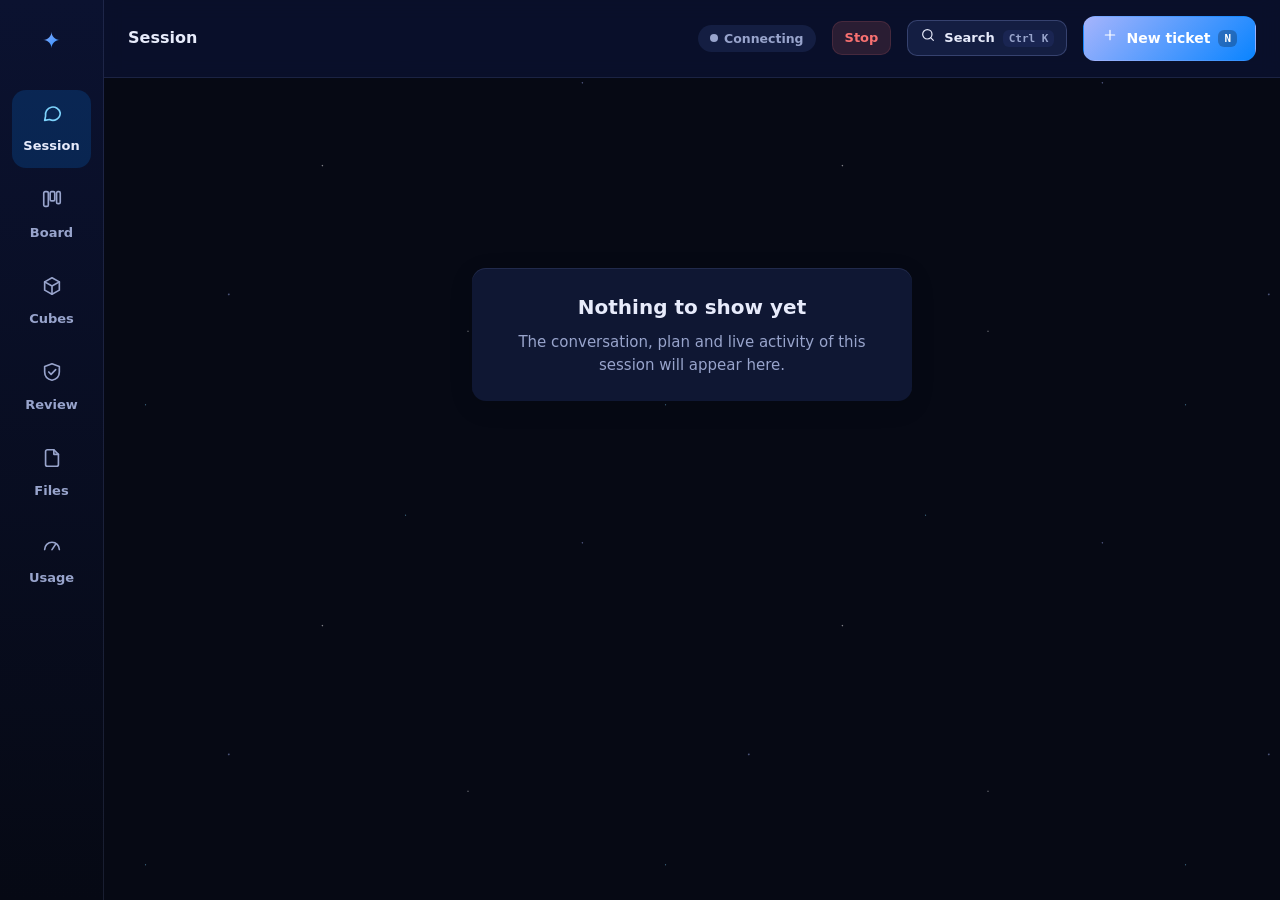
==== web/app/index.html @ ede79dcd "dashboard v2 c1: dark shell + per-screen files" ====
<!doctype html>
<html lang="en">
<head>
<meta charset="utf-8">
<meta name="viewport" content="width=device-width, initial-scale=1">
<meta name="color-scheme" content="dark">
<title>Task Progress v2</title>
<link rel="stylesheet" href="styles.css">
</head>
<body>
<div class="app">
  <nav class="rail" aria-label="Main">
    <div class="logo"><b>&#10022;</b></div>
    <button class="navb" data-nav="session"><span data-ic="chat"></span>Session</button>
    <button class="navb" data-nav="board"><span data-ic="board"></span>Board</button>
    <button class="navb" data-nav="cubes"><span data-ic="cube"></span>Cubes</button>
    <button class="navb" data-nav="review"><span data-ic="shield"></span>Review<span class="dotc" id="review-badge" hidden></span></button>
    <button class="navb" data-nav="files"><span data-ic="file"></span>Files</button>
    <button class="navb" data-nav="usage"><span data-ic="gauge"></span>Usage</button>
  </nav>
  <div class="main">
    <header class="top">
      <div class="sess"><b id="sess-name">Session</b><span class="mono" id="sess-cwd"></span></div>
      <span class="chip blue hidem" id="model-chip" hidden></span>
      <span class="chip" id="status"><i class="pulse"></i><span id="status-text">Connecting</span></span>
      <div class="meters" id="meters" hidden>
        <div class="mm" id="mm-ctx" hidden><span></span><i><u></u></i></div>
        <div class="mm" id="mm-5h" hidden><span></span><i><u></u></i></div>
        <div class="mm" id="mm-week" hidden><span></span><i><u></u></i></div>
      </div>
      <button class="btn sm danger" data-act="stop">Stop</button>
      <button class="btn sm hidem" data-act="palette"><span data-ic="search"></span>Search <kbd>Ctrl K</kbd></button>
      <button class="btn pri" data-act="newTicket"><span data-ic="plus"></span>New ticket <kbd style="background:rgba(0,0,0,.25);color:#fff">N</kbd></button>
    </header>
    <div class="banner" id="banner" role="alert"></div>
    <div class="screens">
      <section class="screen" id="screen-session" hidden><div class="empty"><div class="card"><h2>Nothing to show yet</h2><p>The conversation, plan and live activity of this session will appear here.</p></div></div></section>
      <section class="screen" id="screen-board" hidden><div class="empty"><div class="card"><h2>No tickets yet</h2><p>Press N to add the first ticket to the board.</p></div></div></section>
      <section class="screen" id="screen-cubes" hidden><div class="empty"><div class="card"><h2>No cubes planned</h2><p>When Claude plans work in cubes, you will approve them here.</p></div></div></section>
      <section class="screen" id="screen-review" hidden><div class="empty"><div class="card"><h2>Nothing to review</h2><p>Finished cubes waiting for your review will show up here.</p></div></div></section>
      <section class="screen" id="screen-files" hidden><div class="empty"><div class="card"><h2>No files touched yet</h2><p>Files Claude reads, edits or writes will be listed here.</p></div></div></section>
      <section class="screen" id="screen-usage" hidden><div class="empty"><div class="card"><h2>No usage data yet</h2><p>Context, 5-hour and weekly limits will be shown here.</p></div></div></section>
    </div>
  </div>
</div>
<div class="scrim" id="scrim"></div>
<div class="toast" id="toast" role="status"></div>
<script src="core.js"></script>
<script src="session.js"></script>
<script src="board.js"></script>
<script src="cubes.js"></script>
<script src="review.js"></script>
<script src="files.js"></script>
<script src="usage.js"></script>
<script>TP.boot();</script>
</body>
</html>
---- web/app/styles.css ----
/* Task Progress dashboard v2: shared styles. Dark only. Screen-specific CSS lives in per-screen files. */
:root{
  --bg-0:#060914; --bg-1:#0B1230; --bg-2:#101A40;
  --surface:#0F1733; --surface-2:#141E42; --surface-3:#1A2552;
  --text:#E7EBFB; --muted:#98A4CC; --faint:#6A75A0;
  --line:rgba(165,180,252,.12); --line-2:rgba(165,180,252,.24);
  --star:#A5B4FC; --accent:#0A84FF; --cur:#0060DF; --shimmer:#7DD3FC;
  --warn:#F59E0B; --danger:#F87171; --ok:#5EEAB4;
  --warn-soft:rgba(245,158,11,.14); --danger-soft:rgba(248,113,113,.14); --ok-soft:rgba(94,234,180,.13); --accent-soft:rgba(10,132,255,.18);
  --grad:linear-gradient(135deg,#A5B4FC,#0A84FF);
  --shadow:0 18px 50px rgba(0,0,0,.45);
  --code:#0A1028;
  --s1:8px; --s2:12px; --s3:16px; --s4:24px; --s5:32px; --s6:48px;
  --r:14px; --r-sm:10px;
  --sans:"Segoe UI Variable Text","Segoe UI",system-ui,-apple-system,Roboto,sans-serif;
  --mono:"Cascadia Code","Cascadia Mono",ui-monospace,Consolas,monospace;
  --stars:.55;
}
*{box-sizing:border-box}
html,body{height:100%;margin:0}
body{font:15px/1.55 var(--sans);color:var(--text);background:var(--bg-0);overflow:hidden;-webkit-font-smoothing:antialiased}
body::before{content:"";position:fixed;inset:0;pointer-events:none;opacity:var(--stars);
  background-image:radial-gradient(1.2px 1.2px at 12% 18%,#A5B4FC,transparent),radial-gradient(1px 1px at 78% 12%,#7DD3FC,transparent),radial-gradient(1.4px 1.4px at 44% 64%,#A5B4FC,transparent),radial-gradient(1px 1px at 90% 72%,#fff,transparent),radial-gradient(1px 1px at 28% 88%,#7DD3FC,transparent),radial-gradient(1.2px 1.2px at 62% 36%,#fff,transparent);
  background-size:520px 460px}
button,input,select,textarea{font:inherit;color:inherit}
button{cursor:pointer}
:focus-visible{outline:2px solid var(--shimmer);outline-offset:2px;border-radius:8px}
h1,h2,h3,h4,p{margin:0}
.mono{font-family:var(--mono);font-size:.86em}
.muted{color:var(--muted)} .faint{color:var(--faint)}
.sr{position:absolute;left:-9999px}

/* shell */
.app{position:relative;display:grid;grid-template-columns:104px 1fr;height:100vh;height:100dvh}
.rail{display:flex;flex-direction:column;align-items:stretch;gap:var(--s1);padding:var(--s4) var(--s2);background:linear-gradient(180deg,var(--bg-1),var(--bg-0));border-right:1px solid var(--line)}
.logo{display:flex;align-items:center;justify-content:center;gap:6px;margin-bottom:var(--s4);font-weight:650;font-size:13px;color:var(--muted)}
.logo b{font-size:22px;background:var(--grad);-webkit-background-clip:text;background-clip:text;color:transparent}
.navb{display:flex;flex-direction:column;align-items:center;gap:6px;padding:12px 4px;border:0;border-radius:var(--r);background:transparent;color:var(--muted);font-size:13px;font-weight:550;transition:background .15s,color .15s}
.navb svg{width:22px;height:22px}
.navb:hover{background:var(--surface-2);color:var(--text)}
.navb.on{background:var(--accent-soft);color:var(--text)}
.navb.on svg{color:var(--shimmer)}
.navb .dotc{position:absolute;margin-left:22px;margin-top:-4px;min-width:18px;height:18px;border-radius:9px;background:var(--warn);color:#1a1200;font-size:11px;font-weight:700;display:grid;place-items:center;padding:0 5px}
.main{display:flex;flex-direction:column;min-width:0;min-height:0}
.top{display:flex;align-items:center;gap:var(--s3);padding:var(--s3) var(--s4);border-bottom:1px solid var(--line);background:color-mix(in srgb,var(--bg-1) 80%,transparent);backdrop-filter:blur(10px);flex-wrap:wrap}
.sess{min-width:0;flex:1 1 220px}
.sess b{display:block;font-size:16px;white-space:nowrap;overflow:hidden;text-overflow:ellipsis}
.sess span{font-size:12.5px;color:var(--faint);display:block;white-space:nowrap;overflow:hidden;text-overflow:ellipsis}
.chip{display:inline-flex;align-items:center;gap:6px;padding:4px 12px;border-radius:99px;background:var(--surface-2);font-size:12.5px;font-weight:600;color:var(--muted);white-space:nowrap}
.chip.ok{background:var(--ok-soft);color:var(--ok)} .chip.warn{background:var(--warn-soft);color:var(--warn)} .chip.bad{background:var(--danger-soft);color:var(--danger)} .chip.blue{background:var(--accent-soft);color:var(--shimmer)}
.pulse{width:8px;height:8px;border-radius:50%;background:currentColor;animation:pl 1.6s infinite}
@keyframes pl{50%{opacity:.35}}
.meters{display:flex;gap:var(--s3)}
.mm{width:92px;font-size:12px;color:var(--muted)}
.mm i{display:block;height:5px;border-radius:3px;background:var(--surface-3);margin-top:5px;overflow:hidden}
.mm i u{display:block;height:100%;background:var(--grad);border-radius:3px}
.mm.hot i u{background:var(--warn)}
.btn{display:inline-flex;align-items:center;justify-content:center;gap:8px;padding:10px 18px;border-radius:12px;border:1px solid var(--line-2);background:var(--surface-2);font-weight:600;font-size:14px;transition:transform .12s,background .15s,border-color .15s;white-space:nowrap}
.btn:hover{background:var(--surface-3);border-color:var(--star)}
.btn:active{transform:translateY(1px)}
.btn svg{width:16px;height:16px}
.btn.pri{background:var(--grad);border-color:transparent;color:#fff}
.btn.pri:hover{filter:brightness(1.1)}
.btn.ghost{background:transparent;border-color:transparent;color:var(--muted)}
.btn.ghost:hover{background:var(--surface-2);color:var(--text)}
.btn.danger{color:var(--danger);border-color:var(--danger-soft);background:var(--danger-soft)}
.btn.sm{padding:6px 12px;font-size:13px;border-radius:10px}
kbd{font:600 11px var(--mono);padding:2px 6px;border-radius:6px;background:var(--surface-3);color:var(--muted)}
.screens{flex:1;min-height:0;position:relative}
.screen{display:none;position:absolute;inset:0;overflow:auto;padding:var(--s5)}
.screen.on{display:block}
.ph{display:flex;align-items:flex-end;gap:var(--s4);flex-wrap:wrap;margin-bottom:var(--s5)}
.ph h1{font-size:26px;letter-spacing:-.01em}
.ph p{color:var(--muted);margin-top:4px;max-width:60ch}
.ph .sp{flex:1}
.card{background:var(--surface);border-radius:var(--r);padding:var(--s4);box-shadow:0 1px 0 var(--line) inset,0 6px 24px rgba(0,0,0,.12)}
.sep{height:1px;background:var(--line);margin:var(--s3) 0}

.filters{display:flex;gap:var(--s2);flex-wrap:wrap;align-items:center;margin-bottom:var(--s4)}
.field{padding:10px 14px;border-radius:12px;border:1px solid var(--line-2);background:var(--surface);outline:none}
.field:focus{border-color:var(--shimmer)}
textarea.field{width:100%;resize:vertical}
.ty{width:22px;height:22px;border-radius:7px;display:grid;place-items:center}
.ty svg{width:13px;height:13px}
.ty.feature{background:var(--accent-soft);color:var(--shimmer)} .ty.bug{background:var(--danger-soft);color:var(--danger)} .ty.chore{background:var(--surface-3);color:var(--muted)}
.pr{font-size:12px;font-weight:600} .pr.high{color:var(--danger)} .pr.med{color:var(--warn)} .pr.low{color:var(--faint)}
.bar{height:5px;background:var(--surface-3);border-radius:3px;overflow:hidden;flex:1}
.bar u{display:block;height:100%;background:var(--grad)}
.meta{font-size:12.5px;color:var(--faint);display:flex;gap:10px;align-items:center}
.cid{font:600 11.5px var(--mono);padding:2px 8px;border-radius:6px;background:var(--surface-3);color:var(--star)}
/* overlays */
.scrim{position:fixed;inset:0;background:rgba(3,6,18,.62);display:none;z-index:50;backdrop-filter:blur(3px)}
.scrim.on{display:block}
.modal{position:fixed;left:50%;top:50%;transform:translate(-50%,-50%);width:min(640px,calc(100vw - 32px));max-height:calc(100dvh - 48px);overflow:auto;background:var(--surface);border-radius:20px;padding:var(--s5);z-index:60;box-shadow:var(--shadow);display:none}
.modal.on{display:block}
.modal h2{font-size:21px;margin-bottom:var(--s4)}
.fr{display:flex;flex-direction:column;gap:6px;margin-bottom:var(--s3)}
.fr label,.lab{font-size:13px;font-weight:600;color:var(--muted)}
.two{display:grid;grid-template-columns:1fr 1fr;gap:var(--s3)}
.mfoot{display:flex;gap:var(--s2);justify-content:flex-end;margin-top:var(--s4);flex-wrap:wrap}
.acl{display:flex;flex-direction:column;gap:8px}
.acl .row{display:flex;gap:8px;align-items:center}
.drawer{position:fixed;top:0;right:0;bottom:0;width:min(560px,100vw);background:var(--surface);z-index:60;padding:var(--s5);overflow:auto;box-shadow:var(--shadow);transform:translateX(105%);transition:transform .25s ease}
.drawer.on{transform:none}
.drawer h2{font-size:21px;line-height:1.3;margin:var(--s2) 0 var(--s4)}
.sec{margin-top:var(--s5)} .sec>h4{font-size:14px;color:var(--muted);margin-bottom:var(--s2)}
.ac{display:flex;gap:12px;align-items:flex-start;padding:8px 0}
.tick{flex:none;width:20px;height:20px;border-radius:6px;border:1.5px solid var(--line-2);display:grid;place-items:center;color:transparent;margin-top:2px}
.tick.y{background:var(--ok);border-color:var(--ok);color:#052}
.tick svg{width:12px;height:12px}
.tl{display:flex;flex-direction:column;gap:14px;border-left:2px solid var(--line);padding-left:18px;margin-left:6px}
.tl div{position:relative;font-size:14px} .tl div::before{content:"";position:absolute;left:-25px;top:7px;width:8px;height:8px;border-radius:50%;background:var(--star)}
.tl small{display:block;color:var(--faint);font-size:12px}
.fch{display:flex;gap:10px;align-items:center;padding:8px 0;font-size:13.5px}
.add{color:var(--ok)} .del{color:var(--danger)}
.pop{position:fixed;z-index:80;background:var(--surface-3);border-radius:14px;padding:6px;min-width:210px;box-shadow:var(--shadow);display:none}
.pop.on{display:block}
.pop button{display:flex;gap:10px;align-items:center;width:100%;text-align:left;padding:10px 14px;border:0;background:transparent;border-radius:10px;font-size:14px}
.pop button:hover,.pop button:focus-visible{background:var(--accent-soft)}
.pop button.dng{color:var(--danger)}
.toast{position:fixed;left:50%;bottom:28px;transform:translate(-50%,20px);background:var(--surface-3);padding:12px 20px;border-radius:99px;box-shadow:var(--shadow);opacity:0;pointer-events:none;transition:.25s;z-index:90;font-weight:600;font-size:14px;max-width:calc(100vw - 32px)}
.toast.on{opacity:1;transform:translate(-50%,0)}
.pal{position:fixed;left:50%;top:14vh;transform:translateX(-50%);width:min(580px,calc(100vw - 32px));background:var(--surface);border-radius:20px;z-index:70;box-shadow:var(--shadow);display:none;overflow:hidden}
.pal.on{display:block}
.pal input{width:100%;border:0;border-bottom:1px solid var(--line);background:transparent;padding:20px 24px;font-size:17px;outline:none}
.pal ul{list-style:none;margin:0;padding:8px;max-height:340px;overflow:auto}
.pal li button{width:100%;display:flex;gap:12px;align-items:center;padding:12px 16px;border:0;background:transparent;border-radius:10px;text-align:left}
.pal li button:hover,.pal li button.sel{background:var(--accent-soft)}
.pal li small{margin-left:auto;color:var(--faint)}

.tabs{display:flex;gap:6px;margin-bottom:var(--s4);flex-wrap:wrap}
.tabs button{padding:10px 20px;border:0;border-radius:99px;background:transparent;color:var(--muted);font-weight:600}
.tabs button:hover{background:var(--surface-2)} .tabs button.on{background:var(--accent-soft);color:var(--text)}
.nav-ic svg,[data-ic] svg{width:22px;height:22px;fill:none;stroke:currentColor;stroke-width:1.8;stroke-linecap:round;stroke-linejoin:round}
.btn [data-ic] svg{width:16px;height:16px}
.navb{position:relative}
.screen.on{display:block}
.empty{display:grid;place-items:center;text-align:center;min-height:50vh;color:var(--muted)}
.empty .card{max-width:440px}
.empty h2{color:var(--text);margin-bottom:var(--s1);font-size:20px}
.mm[hidden],.meters[hidden]{display:none}
.banner{display:none;margin:var(--s3) var(--s4) 0;padding:10px 16px;border-radius:12px;background:var(--danger-soft);color:var(--danger);font-size:14px}
.banner.show{display:block}
@media (max-width:900px){.meters{display:none}}
@media (max-width:760px){
  .app{grid-template-columns:1fr;grid-template-rows:1fr auto}
  .main{order:1} .rail{order:2;flex-direction:row;padding:6px;border-right:0;border-top:1px solid var(--line);justify-content:space-around;gap:0}
  .logo{display:none}
  .navb{flex:1;padding:8px 2px;font-size:11px;border-radius:12px} .navb svg{width:20px;height:20px}
  .navb .dotc{margin-left:14px}
  .screen{padding:var(--s3)}
  .top{padding:var(--s2) var(--s3);gap:var(--s2)}
  .sess span,.hidem{display:none}
  .two{grid-template-columns:1fr}
  .modal{padding:var(--s4)}
  .ph h1{font-size:22px}
}
@media (prefers-reduced-motion:reduce){*{animation:none!important;transition:none!important}}
[hidden]{display:none!important}
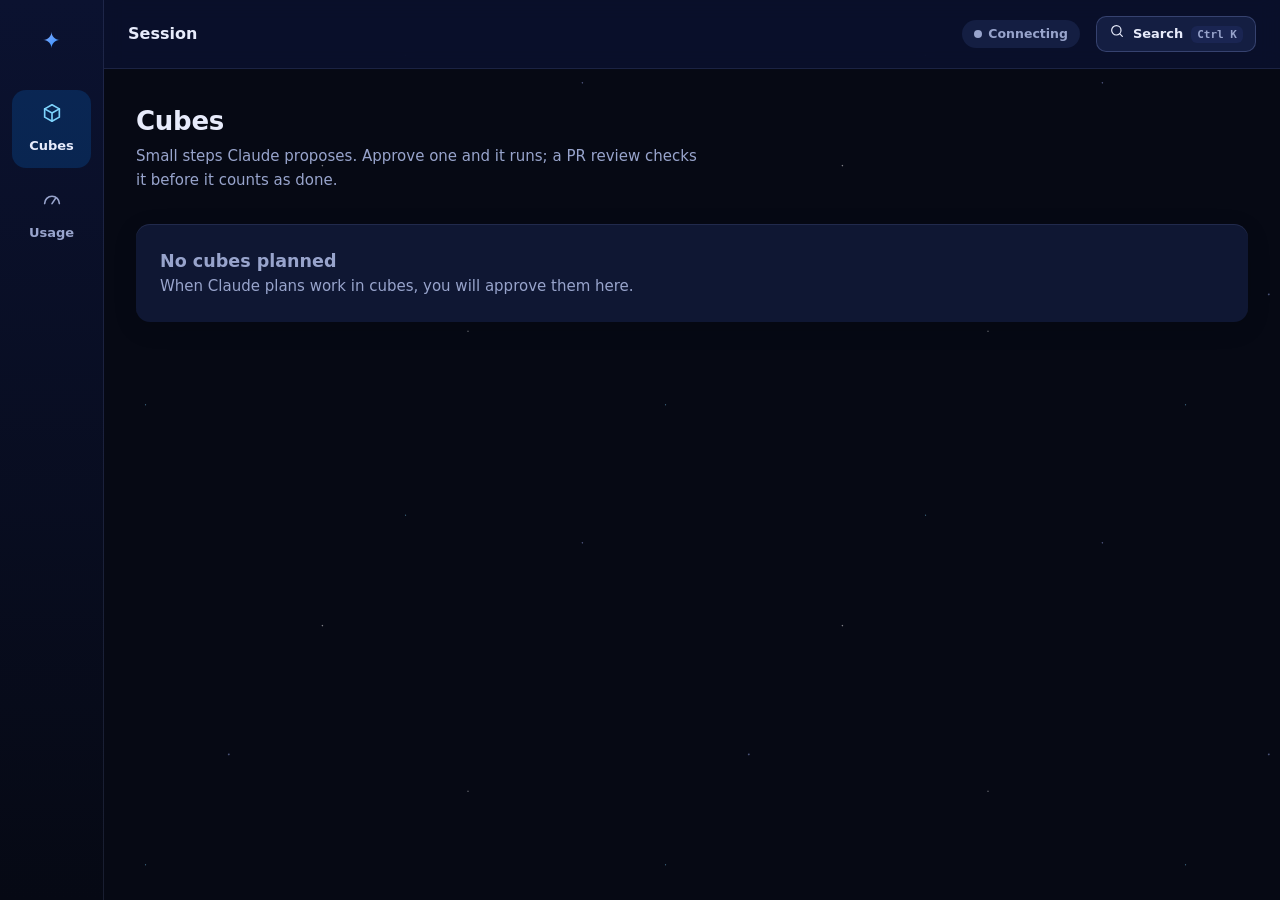
==== commit 05ac5d49: "task-progress 1.1.0: strip to Cubes + Usage, cube details, auto context/clear - executor agent effor" ====
--- a/web/app/index.html
+++ b/web/app/index.html
@@ -11,11 +11,7 @@
 <div class="app">
   <nav class="rail" aria-label="Main">
     <div class="logo"><b>&#10022;</b></div>
-    <button class="navb" data-nav="session"><span data-ic="chat"></span>Session</button>
-    <button class="navb" data-nav="board"><span data-ic="board"></span>Board</button>
     <button class="navb" data-nav="cubes"><span data-ic="cube"></span>Cubes</button>
-    <button class="navb" data-nav="review"><span data-ic="shield"></span>Review<span class="dotc" id="review-badge" hidden></span></button>
-    <button class="navb" data-nav="files"><span data-ic="file"></span>Files</button>
     <button class="navb" data-nav="usage"><span data-ic="gauge"></span>Usage</button>
   </nav>
   <div class="main">
@@ -28,17 +24,11 @@
         <div class="mm" id="mm-5h" hidden><span></span><i><u></u></i></div>
         <div class="mm" id="mm-week" hidden><span></span><i><u></u></i></div>
       </div>
-      <button class="btn sm danger" data-act="stop">Stop</button>
       <button class="btn sm hidem" data-act="palette"><span data-ic="search"></span>Search <kbd>Ctrl K</kbd></button>
-      <button class="btn pri" data-act="newTicket"><span data-ic="plus"></span>New ticket <kbd style="background:rgba(0,0,0,.25);color:#fff">N</kbd></button>
     </header>
     <div class="banner" id="banner" role="alert"></div>
     <div class="screens">
-      <section class="screen" id="screen-session" hidden><div class="empty"><div class="card"><h2>Nothing to show yet</h2><p>The conversation, plan and live activity of this session will appear here.</p></div></div></section>
-      <section class="screen" id="screen-board" hidden><div class="empty"><div class="card"><h2>No tickets yet</h2><p>Press N to add the first ticket to the board.</p></div></div></section>
       <section class="screen" id="screen-cubes" hidden><div class="empty"><div class="card"><h2>No cubes planned</h2><p>When Claude plans work in cubes, you will approve them here.</p></div></div></section>
-      <section class="screen" id="screen-review" hidden><div class="empty"><div class="card"><h2>Nothing to review</h2><p>Finished cubes waiting for your review will show up here.</p></div></div></section>
-      <section class="screen" id="screen-files" hidden><div class="empty"><div class="card"><h2>No files touched yet</h2><p>Files Claude reads, edits or writes will be listed here.</p></div></div></section>
       <section class="screen" id="screen-usage" hidden><div class="empty"><div class="card"><h2>No usage data yet</h2><p>Context, 5-hour and weekly limits will be shown here.</p></div></div></section>
     </div>
   </div>
@@ -46,11 +36,8 @@
 <div class="scrim" id="scrim"></div>
 <div class="toast" id="toast" role="status"></div>
 <script src="core.js"></script>
-<script src="session.js"></script>
-<script src="board.js"></script>
+<script src="demo.js"></script>
 <script src="cubes.js"></script>
-<script src="review.js"></script>
-<script src="files.js"></script>
 <script src="usage.js"></script>
 <script>TP.boot();</script>
 </body>
--- a/web/app/styles.css
+++ b/web/app/styles.css
@@ -40,7 +40,6 @@
 .navb:hover{background:var(--surface-2);color:var(--text)}
 .navb.on{background:var(--accent-soft);color:var(--text)}
 .navb.on svg{color:var(--shimmer)}
-.navb .dotc{position:absolute;margin-left:22px;margin-top:-4px;min-width:18px;height:18px;border-radius:9px;background:var(--warn);color:#1a1200;font-size:11px;font-weight:700;display:grid;place-items:center;padding:0 5px}
 .main{display:flex;flex-direction:column;min-width:0;min-height:0}
 .top{display:flex;align-items:center;gap:var(--s3);padding:var(--s3) var(--s4);border-bottom:1px solid var(--line);background:color-mix(in srgb,var(--bg-1) 80%,transparent);backdrop-filter:blur(10px);flex-wrap:wrap}
 .sess{min-width:0;flex:1 1 220px}
@@ -147,8 +146,7 @@
   .main{order:1} .rail{order:2;flex-direction:row;padding:6px;border-right:0;border-top:1px solid var(--line);justify-content:space-around;gap:0}
   .logo{display:none}
   .navb{flex:1;padding:8px 2px;font-size:11px;border-radius:12px} .navb svg{width:20px;height:20px}
-  .navb .dotc{margin-left:14px}
-  .screen{padding:var(--s3)}
+    .screen{padding:var(--s3)}
   .top{padding:var(--s2) var(--s3);gap:var(--s2)}
   .sess span,.hidem{display:none}
   .two{grid-template-columns:1fr}
